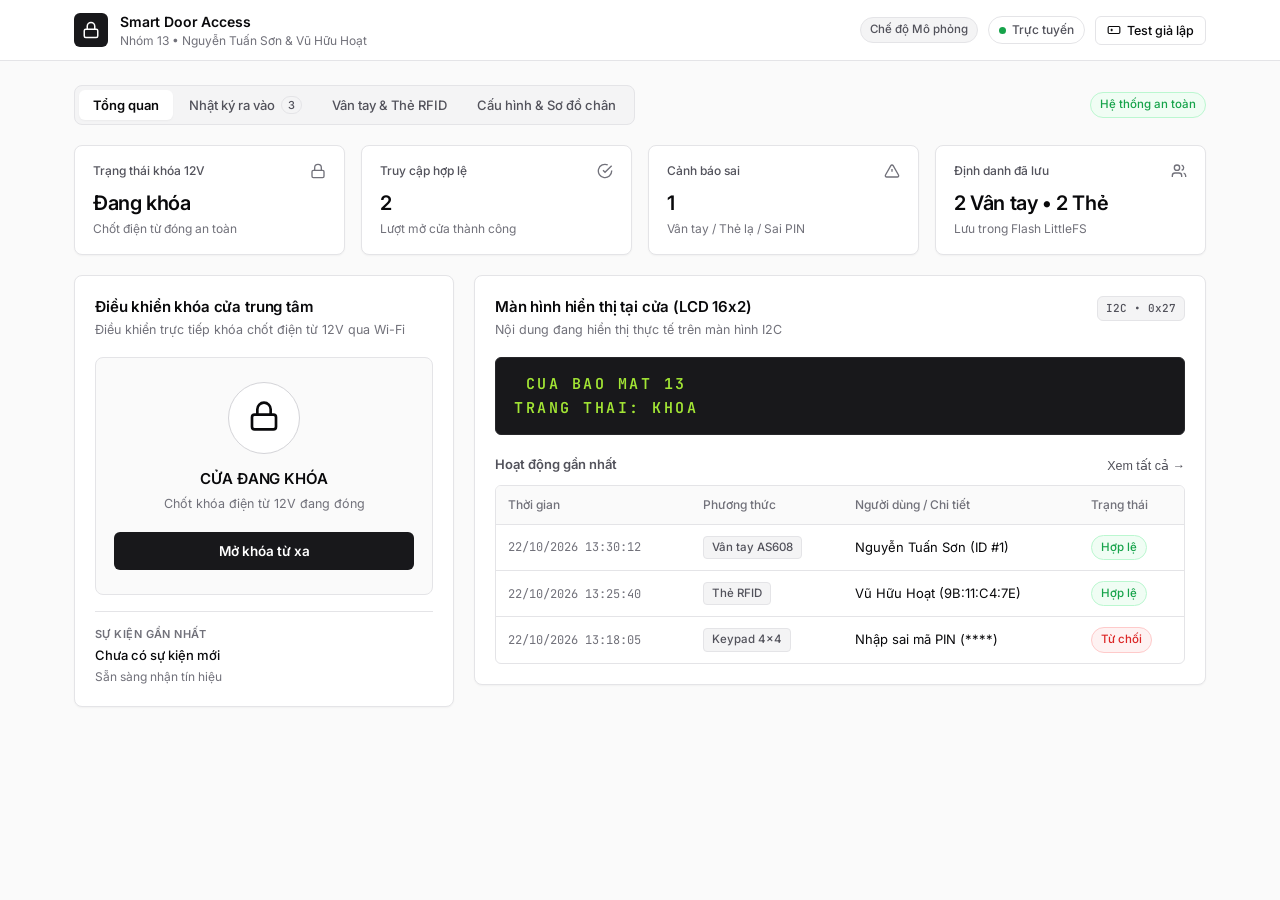
==== data/index.html @ bd683af8 "Initial commit: SmartDoor ESP32 Web App & Firmware (Nhom 13)" ====
<!DOCTYPE html>
<html lang="vi">
<head>
    <meta charset="UTF-8">
    <meta name="viewport" content="width=device-width, initial-scale=1.0">
    <title>Smart Access Control — Nhóm 13 (ESP32)</title>
    <link rel="preconnect" href="https://fonts.googleapis.com">
    <link rel="preconnect" href="https://fonts.gstatic.com" crossorigin>
    <link href="https://fonts.googleapis.com/css2?family=Inter:wght@400;500;600;700&family=JetBrains+Mono:wght@400;500;600&display=swap" rel="stylesheet">
    <link rel="stylesheet" href="style.css">
</head>
<body>
    <!-- Top Navigation Bar (Shadcn Minimalist Style) -->
    <header class="topbar">
        <div class="topbar-inner">
            <div class="brand">
                <div class="brand-icon">
                    <svg width="18" height="18" viewBox="0 0 24 24" fill="none" stroke="currentColor" stroke-width="2" stroke-linecap="round" stroke-linejoin="round">
                        <rect width="18" height="11" x="3" y="11" rx="2" ry="2"/>
                        <path d="M7 11V7a5 5 0 0 1 10 0v4"/>
                    </svg>
                </div>
                <div class="brand-text">
                    <h1>Smart Door Access</h1>
                    <span>Nhóm 13 • Nguyễn Tuấn Sơn &amp; Vũ Hữu Hoạt</span>
                </div>
            </div>

            <div class="topbar-right">
                <span id="modeBadge" class="badge badge-neutral">Chế độ Mô phỏng</span>
                <div class="conn-pill">
                    <span class="status-dot online"></span>
                    <span id="wsStatusText">Trực tuyến</span>
                </div>
                <button id="toggleSimBtn" class="btn btn-outline btn-sm">
                    <svg width="14" height="14" viewBox="0 0 24 24" fill="none" stroke="currentColor" stroke-width="2"><rect x="2" y="6" width="20" height="12" rx="2"/><path d="M6 12h4m-2-2v4m7-1h.01m2.99-2h.01"/></svg>
                    Test giả lập
                </button>
            </div>
        </div>
    </header>

    <main class="container">
        <!-- Segmented Control Tabs -->
        <div class="tabs-bar">
            <nav class="segmented-tabs">
                <button class="tab-btn active" data-tab="tab-dashboard">Tổng quan</button>
                <button class="tab-btn" data-tab="tab-logs">
                    Nhật ký ra vào
                    <span id="logCountBadge" class="tab-count">0</span>
                </button>
                <button class="tab-btn" data-tab="tab-users">Vân tay &amp; Thẻ RFID</button>
                <button class="tab-btn" data-tab="tab-settings">Cấu hình &amp; Sơ đồ chân</button>
            </nav>

            <div class="system-pill">
                <span id="systemAlertBadge" class="badge badge-success">Hệ thống an toàn</span>
            </div>
        </div>

        <!-- ==================== TAB 1: TỔNG QUAN (DASHBOARD) ==================== -->
        <section id="tab-dashboard" class="tab-content active">
            <!-- 4 KPI Metric Cards -->
            <div class="metrics-grid">
                <div class="metric-card">
                    <div class="metric-top">
                        <span class="metric-label">Trạng thái khóa 12V</span>
                        <svg width="16" height="16" viewBox="0 0 24 24" fill="none" stroke="currentColor" stroke-width="2"><rect width="18" height="11" x="3" y="11" rx="2"/><path d="M7 11V7a5 5 0 0 1 10 0v4"/></svg>
                    </div>
                    <div id="metricDoorStatus" class="metric-value">Đang khóa</div>
                    <div class="metric-sub">Chốt điện từ đóng an toàn</div>
                </div>

                <div class="metric-card">
                    <div class="metric-top">
                        <span class="metric-label">Truy cập hợp lệ</span>
                        <svg width="16" height="16" viewBox="0 0 24 24" fill="none" stroke="currentColor" stroke-width="2"><path d="M22 11.08V12a10 10 0 1 1-5.93-9.14"/><polyline points="22 4 12 14.01 9 11.01"/></svg>
                    </div>
                    <div id="statValidCount" class="metric-value">0</div>
                    <div class="metric-sub">Lượt mở cửa thành công</div>
                </div>

                <div class="metric-card">
                    <div class="metric-top">
                        <span class="metric-label">Cảnh báo sai</span>
                        <svg width="16" height="16" viewBox="0 0 24 24" fill="none" stroke="currentColor" stroke-width="2"><path d="m21.73 18-8-14a2 2 0 0 0-3.48 0l-8 14A2 2 0 0 0 4 21h16a2 2 0 0 0 1.73-3Z"/><line x1="12" y1="9" x2="12" y2="13"/><line x1="12" y1="17" x2="12.01" y2="17"/></svg>
                    </div>
                    <div id="statInvalidCount" class="metric-value">0</div>
                    <div class="metric-sub">Vân tay / Thẻ lạ / Sai PIN</div>
                </div>

                <div class="metric-card">
                    <div class="metric-top">
                        <span class="metric-label">Định danh đã lưu</span>
                        <svg width="16" height="16" viewBox="0 0 24 24" fill="none" stroke="currentColor" stroke-width="2"><path d="M16 21v-2a4 4 0 0 0-4-4H6a4 4 0 0 0-4 4v2"/><circle cx="9" cy="7" r="4"/><path d="M22 21v-2a4 4 0 0 0-3-3.87"/><path d="M16 3.13a4 4 0 0 1 0 7.75"/></svg>
                    </div>
                    <div class="metric-value"><span id="statFpRegistered">2</span> Vân tay • <span id="statRfidRegistered">2</span> Thẻ</div>
                    <div class="metric-sub">Lưu trong Flash LittleFS</div>
                </div>
            </div>

            <!-- Main Control Row -->
            <div class="main-grid">
                <!-- Cột trái: Điều khiển khóa cửa -->
                <div class="card">
                    <div class="card-header">
                        <div>
                            <h2 class="card-title">Điều khiển khóa cửa trung tâm</h2>
                            <p class="card-subtitle">Điều khiển trực tiếp khóa chốt điện từ 12V qua Wi-Fi</p>
                        </div>
                    </div>

                    <div class="lock-panel">
                        <div id="lockRing" class="lock-indicator locked">
                            <span id="lockIcon" class="lock-svg">
                                <svg width="32" height="32" viewBox="0 0 24 24" fill="none" stroke="currentColor" stroke-width="2" stroke-linecap="round" stroke-linejoin="round">
                                    <rect width="18" height="11" x="3" y="11" rx="2" ry="2"/>
                                    <path d="M7 11V7a5 5 0 0 1 10 0v4"/>
                                </svg>
                            </span>
                        </div>

                        <div class="lock-info">
                            <div id="doorStateText" class="lock-state-label">CỬA ĐANG KHÓA</div>
                            <p id="doorCountdownText" class="lock-state-desc">Chốt khóa điện từ 12V đang đóng</p>
                        </div>

                        <div class="lock-actions">
                            <button id="btnRemoteUnlock" class="btn btn-primary btn-lg">
                                Mở khóa từ xa
                            </button>
                            <button id="btnForceLock" class="btn btn-danger btn-lg" style="display: none;">
                                Khóa ngay lập tức
                            </button>
                        </div>
                    </div>

                    <div class="last-activity">
                        <div class="activity-label">Sự kiện gần nhất</div>
                        <div class="activity-row">
                            <span id="lastEventTitle" class="activity-title">Chưa có sự kiện mới</span>
                            <span id="lastEventTime" class="activity-meta">Sẵn sàng nhận tín hiệu</span>
                        </div>
                    </div>
                </div>

                <!-- Cột phải: Màn hình LCD 16x2 tại cửa + Hoạt động gần đây -->
                <div class="card">
                    <div class="card-header">
                        <div>
                            <h2 class="card-title">Màn hình hiển thị tại cửa (LCD 16x2)</h2>
                            <p class="card-subtitle">Nội dung đang hiển thị thực tế trên màn hình I2C</p>
                        </div>
                        <span class="mono-tag">I2C • 0x27</span>
                    </div>

                    <div class="lcd-container">
                        <div class="lcd-display">
                            <div id="lcdLine1" class="lcd-row"> CUA BAO MAT 13 </div>
                            <div id="lcdLine2" class="lcd-row">TRANG THAI: KHOA</div>
                        </div>
                    </div>

                    <div class="sub-header">
                        <h3>Hoạt động gần nhất</h3>
                        <button class="btn-link" onclick="switchTab('tab-logs')">Xem tất cả &rarr;</button>
                    </div>

                    <div class="table-wrap">
                        <table class="table">
                            <thead>
                                <tr>
                                    <th>Thời gian</th>
                                    <th>Phương thức</th>
                                    <th>Người dùng / Chi tiết</th>
                                    <th>Trạng thái</th>
                                </tr>
                            </thead>
                            <tbody id="recentLogsBody"></tbody>
                        </table>
                    </div>
                </div>
            </div>
        </section>

        <!-- ==================== TAB 2: NHẬT KÝ RA VÀO ==================== -->
        <section id="tab-logs" class="tab-content">
            <div class="card">
                <div class="card-header">
                    <div>
                        <h2 class="card-title">Nhật ký lịch sử ra vào</h2>
                        <p class="card-subtitle">Ghi nhận toàn bộ sự kiện từ Vân tay AS608, RFID RC522, Keypad 4x4 và Web</p>
                    </div>
                    <div class="header-controls">
                        <select id="filterMethod" class="input select-sm">
                            <option value="ALL">Tất cả phương thức</option>
                            <option value="FINGERPRINT">Vân tay AS608</option>
                            <option value="RFID">Thẻ RFID RC522</option>
                            <option value="KEYPAD">Keypad 4x4</option>
                            <option value="WEB">Mở từ Web</option>
                        </select>
                        <button id="btnExportCsv" class="btn btn-outline btn-sm">Xuất CSV</button>
                        <button id="btnClearLogs" class="btn btn-outline-danger btn-sm">Xóa lịch sử</button>
                    </div>
                </div>

                <div class="table-wrap">
                    <table class="table">
                        <thead>
                            <tr>
                                <th style="width: 50px;">#</th>
                                <th>Thời gian</th>
                                <th>Phương thức</th>
                                <th>Người dùng / Chi tiết</th>
                                <th>Kết quả</th>
                            </tr>
                        </thead>
                        <tbody id="fullLogsBody"></tbody>
                    </table>
                </div>
            </div>
        </section>

        <!-- ==================== TAB 3: QUẢN LÝ VÂN TAY & RFID ==================== -->
        <section id="tab-users" class="tab-content">
            <div class="two-col-grid">
                <!-- Cột 1: Vân tay AS608 -->
                <div class="card">
                    <div class="card-header">
                        <div>
                            <h2 class="card-title">Cảm biến vân tay AS608</h2>
                            <p class="card-subtitle">Quản lý ID vân tay lưu trong bộ nhớ quang học AS608 (1–127)</p>
                        </div>
                    </div>

                    <form id="formAddFingerprint" class="form-box">
                        <div class="form-row">
                            <div class="field" style="width: 90px; flex-shrink: 0;">
                                <label>ID (1-127)</label>
                                <input type="number" id="fpIdInput" min="1" max="127" value="3" required class="input">
                            </div>
                            <div class="field" style="flex: 1;">
                                <label>Họ tên &amp; Ghi chú</label>
                                <input type="text" id="fpNameInput" placeholder="VD: Nguyễn Tuấn Sơn" required class="input">
                            </div>
                        </div>
                        <button type="submit" class="btn btn-primary btn-full">
                            + Đăng ký mẫu vân tay mới
                        </button>
                    </form>

                    <div id="fpEnrollProgress" class="notice-banner" style="display: none;">
                        <span class="loader"></span>
                        <span id="fpEnrollText">Đang chờ đặt ngón tay lên cảm biến AS608...</span>
                    </div>

                    <div class="table-wrap mt-16">
                        <table class="table">
                            <thead>
                                <tr>
                                    <th>ID</th>
                                    <th>Người dùng</th>
                                    <th>Ngày tạo</th>
                                    <th style="text-align: right;">Thao tác</th>
                                </tr>
                            </thead>
                            <tbody id="fpListBody"></tbody>
                        </table>
                    </div>
                </div>

                <!-- Cột 2: Thẻ từ RFID RC522 -->
                <div class="card">
                    <div class="card-header">
                        <div>
                            <h2 class="card-title">Thẻ từ RFID RC522 (13.56MHz)</h2>
                            <p class="card-subtitle">Danh sách mã UID thẻ từ và móc khóa NFC được cấp quyền</p>
                        </div>
                    </div>

                    <form id="formAddRfid" class="form-box">
                        <div class="form-row">
                            <div class="field" style="flex: 1;">
                                <label>Mã UID (Hex)</label>
                                <div class="input-group">
                                    <input type="text" id="rfidUidInput" placeholder="VD: A3:4F:8B:12" required class="input mono">
                                    <button type="button" id="btnScanRfidLearn" class="btn btn-outline">Quét thẻ</button>
                                </div>
                            </div>
                            <div class="field" style="flex: 1;">
                                <label>Chủ thẻ</label>
                                <input type="text" id="rfidNameInput" placeholder="VD: Vũ Hữu Hoạt" required class="input">
                            </div>
                        </div>
                        <button type="submit" class="btn btn-primary btn-full">
                            + Thêm thẻ RFID hợp lệ
                        </button>
                    </form>

                    <div class="table-wrap mt-16">
                        <table class="table">
                            <thead>
                                <tr>
                                    <th>Mã UID</th>
                                    <th>Chủ sở hữu</th>
                                    <th>Ngày thêm</th>
                                    <th style="text-align: right;">Thao tác</th>
                                </tr>
                            </thead>
                            <tbody id="rfidListBody"></tbody>
                        </table>
                    </div>
                </div>
            </div>
        </section>

        <!-- ==================== TAB 4: CẤU HÌNH & SƠ ĐỒ CHÂN ==================== -->
        <section id="tab-settings" class="tab-content">
            <div class="two-col-grid">
                <!-- Cột 1: Cấu hình Keypad 4x4 -->
                <div class="card">
                    <div class="card-header">
                        <div>
                            <h2 class="card-title">Cấu hình mật khẩu Keypad 4x4 &amp; Khóa</h2>
                            <p class="card-subtitle">Thiết lập mã PIN mở cửa và thời gian tự động đóng khóa</p>
                        </div>
                    </div>

                    <form id="formSettings" class="stack-form">
                        <div class="field">
                            <label>Mã PIN bàn phím ma trận 4x4 (4–8 chữ số)</label>
                            <div class="input-group">
                                <input type="password" id="settingPinCode" value="123456" minlength="4" maxlength="8" required class="input mono">
                                <button type="button" id="btnTogglePin" class="btn btn-outline">Hiện</button>
                            </div>
                            <span class="field-hint">Trên Keypad 4x4: Nhập mật khẩu rồi nhấn <code>#</code> hoặc <code>D</code> để mở khóa. Nhấn <code>*</code> để xóa, <code>C</code> để khóa nhanh.</span>
                        </div>

                        <div class="form-row">
                            <div class="field" style="flex: 1;">
                                <label>Thời gian mở khóa (giây)</label>
                                <input type="number" id="settingUnlockTime" min="2" max="30" value="5" required class="input">
                            </div>
                            <div class="field" style="flex: 1;">
                                <label>Số lần nhập sai tối đa</label>
                                <input type="number" id="settingMaxAttempts" min="3" max="10" value="5" required class="input">
                            </div>
                        </div>

                        <button type="submit" class="btn btn-primary">Lưu cấu hình</button>
                    </form>
                </div>

                <!-- Cột 2: Sơ đồ kết nối chân PCB -->
                <div class="card">
                    <div class="card-header">
                        <div>
                            <h2 class="card-title">Sơ đồ kết nối chân ESP32 (PCB Pinout)</h2>
                            <p class="card-subtitle">Thông số phần cứng đồng bộ với mạch in trung tâm</p>
                        </div>
                    </div>

                    <div class="table-wrap">
                        <table class="table">
                            <thead>
                                <tr>
                                    <th>Khối linh kiện</th>
                                    <th>Chuẩn</th>
                                    <th>Chân GPIO ESP32</th>
                                </tr>
                            </thead>
                            <tbody>
                                <tr>
                                    <td><strong>Vân tay AS608</strong></td>
                                    <td>UART2</td>
                                    <td><code>RX2: 16</code>, <code>TX2: 17</code></td>
                                </tr>
                                <tr>
                                    <td><strong>RFID RC522</strong></td>
                                    <td>SPI (3.3V)</td>
                                    <td><code>SS: 5</code>, <code>SCK: 18</code>, <code>MOSI: 23</code>, <code>MISO: 19</code>, <code>RST: 4</code></td>
                                </tr>
                                <tr>
                                    <td><strong>Màn hình LCD</strong></td>
                                    <td>I2C (0x27)</td>
                                    <td><code>SDA: 21</code>, <code>SCL: 22</code></td>
                                </tr>
                                <tr>
                                    <td><strong>Khóa điện 12V</strong></td>
                                    <td>Relay / MOSFET</td>
                                    <td><code>GPIO 2</code></td>
                                </tr>
                                <tr>
                                    <td><strong>Keypad 4x4 (Hàng)</strong></td>
                                    <td>Rows R1–R4</td>
                                    <td><code>GPIO 13, 12, 14, 27</code></td>
                                </tr>
                                <tr>
                                    <td><strong>Keypad 4x4 (Cột)</strong></td>
                                    <td>Cols C1–C4</td>
                                    <td><code>GPIO 26, 25, 33, 32</code></td>
                                </tr>
                            </tbody>
                        </table>
                    </div>
                </div>
            </div>
        </section>
    </main>

    <!-- ==================== BẢNG TEST GIẢ LẬP PHẦN CỨNG (KÉO THẢ DI CHUYỂN ĐƯỢC) ==================== -->
    <aside id="simulatorPanel" class="sim-drawer hidden">
        <div id="simDragHeader" class="sim-header" title="Giữ chuột để kéo di chuyển bảng">
            <div class="sim-drag-title">
                <svg class="grip-icon" width="14" height="14" viewBox="0 0 24 24" fill="none" stroke="currentColor" stroke-width="2">
                    <circle cx="9" cy="5" r="1"/><circle cx="9" cy="12" r="1"/><circle cx="9" cy="19" r="1"/>
                    <circle cx="15" cy="5" r="1"/><circle cx="15" cy="12" r="1"/><circle cx="15" cy="19" r="1"/>
                </svg>
                <div>
                    <strong>Bảng giả lập tín hiệu phần cứng</strong>
                    <span>Giữ thanh này để kéo tới vị trí bất kỳ</span>
                </div>
            </div>
            <div class="sim-header-btns">
                <button id="minSimBtn" class="btn-icon" title="Thu gọn / Mở rộng">&ndash;</button>
                <button id="closeSimBtn" class="btn-icon" title="Đóng">&times;</button>
            </div>
        </div>

        <div id="simBodyContent" class="sim-content">
            <div class="sim-group">
                <label class="sim-label">Giả lập quẹt Vân tay / Thẻ từ</label>
                <div class="sim-actions">
                    <button class="btn btn-outline btn-sm" onclick="simFingerprint(true)">Vân tay đúng (Sơn)</button>
                    <button class="btn btn-outline-danger btn-sm" onclick="simFingerprint(false)">Vân tay sai</button>
                    <button class="btn btn-outline btn-sm" onclick="simRfid(true)">Thẻ RFID đúng (Hoạt)</button>
                    <button class="btn btn-outline-danger btn-sm" onclick="simRfid(false)">Thẻ RFID lạ</button>
                </div>
            </div>

            <div class="sim-group">
                <label class="sim-label">Bàn phím ma trận 4x4 (Bấm để test LCD)</label>
                <div class="keypad-grid">
                    <button class="kp-key" onclick="simKeypadPress('1')">1</button>
                    <button class="kp-key" onclick="simKeypadPress('2')">2</button>
                    <button class="kp-key" onclick="simKeypadPress('3')">3</button>
                    <button class="kp-key kp-fn" onclick="simKeypadPress('A')">A</button>

                    <button class="kp-key" onclick="simKeypadPress('4')">4</button>
                    <button class="kp-key" onclick="simKeypadPress('5')">5</button>
                    <button class="kp-key" onclick="simKeypadPress('6')">6</button>
                    <button class="kp-key kp-fn" onclick="simKeypadPress('B')">B</button>

                    <button class="kp-key" onclick="simKeypadPress('7')">7</button>
                    <button class="kp-key" onclick="simKeypadPress('8')">8</button>
                    <button class="kp-key" onclick="simKeypadPress('9')">9</button>
                    <button class="kp-key kp-fn" onclick="simKeypadPress('C')">C</button>

                    <button class="kp-key kp-clear" onclick="simKeypadPress('*')">*</button>
                    <button class="kp-key" onclick="simKeypadPress('0')">0</button>
                    <button class="kp-key kp-enter" onclick="simKeypadPress('#')">#</button>
                    <button class="kp-key kp-enter" onclick="simKeypadPress('D')">D</button>
                </div>
            </div>
        </div>
    </aside>

    <div id="toastContainer" class="toast-container"></div>

    <script src="app.js"></script>
</body>
</html>
---- data/style.css ----
/* ==========================================================================
   MINIMALIST DESIGN SYSTEM (Inspired by shadcn/ui & Vercel Dashboard)
   Palette: Zinc / Neutral Monochrome + Subtle Semantic Accents
   ========================================================================== */

:root {
    --bg-page: #fafafa;
    --bg-card: #ffffff;
    --bg-muted: #f4f4f5;
    --bg-subtle: #f8fafc;
    --border: #e4e4e7;
    --border-strong: #d4d4d8;

    --text-main: #09090b;
    --text-secondary: #52525b;
    --text-muted: #71717a;

    --primary: #18181b;
    --primary-hover: #27272a;
    --primary-fg: #ffffff;

    --success: #16a34a;
    --success-bg: #f0fdf4;
    --success-border: #bbf7d0;

    --danger: #dc2626;
    --danger-bg: #fef2f2;
    --danger-border: #fecaca;

    --warning: #d97706;
    --warning-bg: #fffbeb;
    --warning-border: #fde68a;

    --radius: 8px;
    --radius-sm: 6px;
    --shadow-xs: 0 1px 2px 0 rgba(0, 0, 0, 0.04);
    --shadow-md: 0 4px 12px -2px rgba(0, 0, 0, 0.08);
}

* {
    box-sizing: border-box;
    margin: 0;
    padding: 0;
}

body {
    font-family: 'Inter', -apple-system, BlinkMacSystemFont, "Segoe UI", Roboto, sans-serif;
    background-color: var(--bg-page);
    color: var(--text-main);
    font-size: 14px;
    line-height: 1.5;
    -webkit-font-smoothing: antialiased;
    padding-bottom: 48px;
}

code, .mono, .mono-tag {
    font-family: 'JetBrains Mono', ui-monospace, SFMono-Regular, Menlo, monospace;
}

/* ==================== TOPBAR ==================== */
.topbar {
    position: sticky;
    top: 0;
    z-index: 40;
    background: rgba(255, 255, 255, 0.88);
    backdrop-filter: blur(8px);
    border-bottom: 1px solid var(--border);
}

.topbar-inner {
    max-width: 1180px;
    margin: 0 auto;
    height: 60px;
    padding: 0 24px;
    display: flex;
    align-items: center;
    justify-content: space-between;
    gap: 16px;
}

.brand {
    display: flex;
    align-items: center;
    gap: 12px;
}

.brand-icon {
    width: 34px;
    height: 34px;
    border-radius: var(--radius-sm);
    background: var(--primary);
    color: var(--primary-fg);
    display: flex;
    align-items: center;
    justify-content: center;
}

.brand-text h1 {
    font-size: 14px;
    font-weight: 600;
    letter-spacing: -0.01em;
    color: var(--text-main);
}

.brand-text span {
    display: block;
    font-size: 12px;
    color: var(--text-muted);
}

.topbar-right {
    display: flex;
    align-items: center;
    gap: 10px;
}

.conn-pill {
    display: inline-flex;
    align-items: center;
    gap: 6px;
    padding: 4px 10px;
    border-radius: 999px;
    border: 1px solid var(--border);
    background: var(--bg-card);
    font-size: 12px;
    font-weight: 500;
    color: var(--text-secondary);
}

.status-dot {
    width: 7px;
    height: 7px;
    border-radius: 50%;
    background: var(--text-muted);
}

.status-dot.online {
    background: var(--success);
}

/* ==================== CONTAINER & SEGMENTED TABS ==================== */
.container {
    max-width: 1180px;
    margin: 24px auto 0;
    padding: 0 24px;
}

.tabs-bar {
    display: flex;
    align-items: center;
    justify-content: space-between;
    margin-bottom: 20px;
    gap: 12px;
    flex-wrap: wrap;
}

.segmented-tabs {
    display: inline-flex;
    background: var(--bg-muted);
    padding: 4px;
    border-radius: var(--radius);
    border: 1px solid var(--border);
    gap: 2px;
    overflow-x: auto;
}

.tab-btn {
    border: none;
    background: transparent;
    color: var(--text-secondary);
    font-family: inherit;
    font-size: 13px;
    font-weight: 500;
    padding: 6px 14px;
    border-radius: var(--radius-sm);
    cursor: pointer;
    display: inline-flex;
    align-items: center;
    gap: 6px;
    transition: all 0.15s ease;
    white-space: nowrap;
}

.tab-btn:hover {
    color: var(--text-main);
}

.tab-btn.active {
    background: var(--bg-card);
    color: var(--text-main);
    box-shadow: var(--shadow-xs);
    font-weight: 600;
}

.tab-count {
    font-size: 11px;
    background: var(--bg-muted);
    color: var(--text-secondary);
    padding: 1px 6px;
    border-radius: 999px;
    border: 1px solid var(--border);
}

.tab-content {
    display: none;
}

.tab-content.active {
    display: block;
}

/* ==================== METRIC KPI CARDS ==================== */
.metrics-grid {
    display: grid;
    grid-template-columns: repeat(4, 1fr);
    gap: 16px;
    margin-bottom: 20px;
}

.metric-card {
    background: var(--bg-card);
    border: 1px solid var(--border);
    border-radius: var(--radius);
    padding: 16px 18px;
    box-shadow: var(--shadow-xs);
}

.metric-top {
    display: flex;
    align-items: center;
    justify-content: space-between;
    color: var(--text-muted);
    margin-bottom: 8px;
}

.metric-label {
    font-size: 12px;
    font-weight: 500;
    color: var(--text-secondary);
}

.metric-value {
    font-size: 20px;
    font-weight: 600;
    letter-spacing: -0.02em;
    color: var(--text-main);
}

.metric-sub {
    font-size: 12px;
    color: var(--text-muted);
    margin-top: 2px;
}

/* ==================== CARDS & LAYOUT GRIDS ==================== */
.main-grid {
    display: grid;
    grid-template-columns: 380px 1fr;
    gap: 20px;
    align-items: start;
}

.two-col-grid {
    display: grid;
    grid-template-columns: 1fr 1fr;
    gap: 20px;
    align-items: start;
}

.card {
    background: var(--bg-card);
    border: 1px solid var(--border);
    border-radius: var(--radius);
    padding: 20px;
    box-shadow: var(--shadow-xs);
}

.card-header {
    display: flex;
    align-items: flex-start;
    justify-content: space-between;
    gap: 12px;
    margin-bottom: 18px;
    flex-wrap: wrap;
}

.card-title {
    font-size: 15px;
    font-weight: 600;
    letter-spacing: -0.01em;
    color: var(--text-main);
}

.card-subtitle {
    font-size: 12.5px;
    color: var(--text-muted);
    margin-top: 2px;
}

.mono-tag {
    font-size: 11px;
    font-weight: 500;
    padding: 3px 8px;
    border-radius: var(--radius-sm);
    background: var(--bg-muted);
    color: var(--text-secondary);
    border: 1px solid var(--border);
}

/* ==================== LOCK CONTROL PANEL ==================== */
.lock-panel {
    border: 1px solid var(--border);
    background: var(--bg-page);
    border-radius: var(--radius);
    padding: 24px 18px;
    text-align: center;
}

.lock-indicator {
    width: 72px;
    height: 72px;
    border-radius: 50%;
    margin: 0 auto 14px;
    display: flex;
    align-items: center;
    justify-content: center;
    transition: all 0.2s ease;
}

.lock-indicator.locked {
    background: var(--bg-card);
    border: 1px solid var(--border-strong);
    color: var(--text-main);
}

.lock-indicator.unlocked {
    background: var(--success-bg);
    border: 1px solid var(--success-border);
    color: var(--success);
}

.lock-state-label {
    font-size: 15px;
    font-weight: 600;
    letter-spacing: -0.01em;
}

.lock-state-desc {
    font-size: 12.5px;
    color: var(--text-muted);
    margin-top: 4px;
}

.lock-actions {
    margin-top: 18px;
}

.last-activity {
    margin-top: 16px;
    padding-top: 14px;
    border-top: 1px solid var(--border);
}

.activity-label {
    font-size: 11px;
    font-weight: 600;
    text-transform: uppercase;
    letter-spacing: 0.04em;
    color: var(--text-muted);
    margin-bottom: 4px;
}

.activity-row {
    display: flex;
    flex-direction: column;
    gap: 2px;
}

.activity-title {
    font-size: 13px;
    font-weight: 500;
    color: var(--text-main);
}

.activity-meta {
    font-size: 12px;
    color: var(--text-muted);
}

/* ==================== MINIMALIST LCD 16x2 DISPLAY ==================== */
.lcd-container {
    background: #18181b;
    border-radius: var(--radius-sm);
    padding: 14px 18px;
    margin-bottom: 20px;
    border: 1px solid #27272a;
}

.lcd-display {
    font-family: 'JetBrains Mono', monospace;
    font-size: 15px;
    font-weight: 600;
    letter-spacing: 2.5px;
    color: #a3e635;
    line-height: 1.6;
}

.lcd-row {
    white-space: pre;
    overflow: hidden;
}

.sub-header {
    display: flex;
    align-items: center;
    justify-content: space-between;
    margin-bottom: 10px;
}

.sub-header h3 {
    font-size: 13px;
    font-weight: 600;
    color: var(--text-secondary);
}

.btn-link {
    background: none;
    border: none;
    color: var(--text-secondary);
    font-size: 12.5px;
    font-weight: 500;
    cursor: pointer;
}
.btn-link:hover {
    color: var(--text-main);
    text-decoration: underline;
}

/* ==================== BUTTONS, INPUTS & BADGES ==================== */
.btn {
    font-family: inherit;
    font-size: 13px;
    font-weight: 500;
    padding: 8px 14px;
    border-radius: var(--radius-sm);
    border: 1px solid transparent;
    cursor: pointer;
    display: inline-flex;
    align-items: center;
    justify-content: center;
    gap: 6px;
    transition: all 0.15s ease;
    white-space: nowrap;
}

.btn-sm {
    padding: 6px 11px;
    font-size: 12.5px;
}

.btn-lg {
    width: 100%;
    padding: 10px 16px;
    font-size: 13.5px;
    font-weight: 600;
}

.btn-full {
    width: 100%;
}

.btn-primary {
    background: var(--primary);
    color: var(--primary-fg);
}
.btn-primary:hover {
    background: var(--primary-hover);
}

.btn-danger {
    background: var(--danger);
    color: #fff;
}

.btn-outline {
    background: var(--bg-card);
    color: var(--text-main);
    border-color: var(--border);
}
.btn-outline:hover {
    background: var(--bg-muted);
}

.btn-outline-danger {
    background: var(--bg-card);
    color: var(--danger);
    border-color: var(--danger-border);
}
.btn-outline-danger:hover {
    background: var(--danger-bg);
}

.badge {
    display: inline-flex;
    align-items: center;
    padding: 3px 9px;
    border-radius: 999px;
    font-size: 11.5px;
    font-weight: 500;
    border: 1px solid transparent;
}

.badge-neutral {
    background: var(--bg-muted);
    color: var(--text-secondary);
    border-color: var(--border);
}

.badge-success {
    background: var(--success-bg);
    color: var(--success);
    border-color: var(--success-border);
}

.badge-danger {
    background: var(--danger-bg);
    color: var(--danger);
    border-color: var(--danger-border);
}

/* ==================== FORMS ==================== */
.form-box {
    background: var(--bg-page);
    border: 1px solid var(--border);
    border-radius: var(--radius-sm);
    padding: 14px;
}

.stack-form {
    display: flex;
    flex-direction: column;
    gap: 14px;
}

.form-row {
    display: flex;
    gap: 10px;
    margin-bottom: 10px;
}

.field {
    display: flex;
    flex-direction: column;
    gap: 5px;
}

.field label {
    font-size: 12px;
    font-weight: 500;
    color: var(--text-secondary);
}

.field-hint {
    font-size: 12px;
    color: var(--text-muted);
    margin-top: 2px;
}

.input {
    width: 100%;
    height: 36px;
    padding: 0 11px;
    background: var(--bg-card);
    border: 1px solid var(--border);
    border-radius: var(--radius-sm);
    font-family: inherit;
    font-size: 13px;
    color: var(--text-main);
    transition: border-color 0.15s;
}

.input:focus {
    outline: none;
    border-color: var(--primary);
}

.select-sm {
    height: 32px;
    width: auto;
    font-size: 12.5px;
}

.input-group {
    display: flex;
    gap: 6px;
}

.header-controls {
    display: flex;
    align-items: center;
    gap: 8px;
    flex-wrap: wrap;
}

/* ==================== TABLES ==================== */
.mt-16 { margin-top: 16px; }

.table-wrap {
    overflow-x: auto;
    border: 1px solid var(--border);
    border-radius: var(--radius-sm);
}

.table {
    width: 100%;
    border-collapse: collapse;
    font-size: 13px;
}

.table th, .table td {
    padding: 10px 12px;
    text-align: left;
    border-bottom: 1px solid var(--border);
}

.table tr:last-child td {
    border-bottom: none;
}

.table th {
    background: var(--bg-page);
    color: var(--text-muted);
    font-weight: 500;
    font-size: 12px;
}

.table tbody tr:hover {
    background: var(--bg-page);
}

.method-pill {
    display: inline-block;
    font-size: 11.5px;
    font-weight: 500;
    padding: 2px 8px;
    border-radius: 4px;
    background: var(--bg-muted);
    color: var(--text-secondary);
    border: 1px solid var(--border);
}

/* ==================== NOTICE BANNER ==================== */
.notice-banner {
    margin-top: 12px;
    padding: 10px 12px;
    border-radius: var(--radius-sm);
    background: var(--bg-page);
    border: 1px solid var(--border-strong);
    display: flex;
    align-items: center;
    gap: 10px;
    font-size: 12.5px;
    color: var(--text-main);
}

.loader {
    width: 14px;
    height: 14px;
    border: 2px solid var(--border-strong);
    border-top-color: var(--primary);
    border-radius: 50%;
    animation: spin 0.7s linear infinite;
}

@keyframes spin {
    to { transform: rotate(360deg); }
}

/* ==================== HARDWARE SIMULATOR DRAWER ==================== */
.sim-drawer {
    position: fixed;
    bottom: 20px;
    right: 20px;
    width: 360px;
    max-width: calc(100vw - 24px);
    background: var(--bg-card);
    border: 1px solid var(--border-strong);
    border-radius: var(--radius);
    box-shadow: 0 10px 25px -5px rgba(0, 0, 0, 0.14), 0 8px 10px -6px rgba(0, 0, 0, 0.08);
    z-index: 100;
    user-select: none;
}

.sim-drawer.hidden {
    display: none;
}

.sim-drawer.dragging {
    box-shadow: 0 20px 35px -5px rgba(0, 0, 0, 0.22);
    border-color: var(--primary);
    opacity: 0.96;
}

.sim-header {
    padding: 10px 14px;
    border-bottom: 1px solid var(--border);
    background: var(--bg-page);
    border-radius: var(--radius) var(--radius) 0 0;
    display: flex;
    justify-content: space-between;
    align-items: center;
    cursor: grab;
    touch-action: none;
}

.sim-header:active {
    cursor: grabbing;
}

.sim-drag-title {
    display: flex;
    align-items: center;
    gap: 8px;
}

.grip-icon {
    color: var(--text-muted);
    flex-shrink: 0;
}

.sim-header strong {
    display: block;
    font-size: 13px;
}

.sim-header span {
    font-size: 11px;
    color: var(--text-muted);
}

.sim-header-btns {
    display: flex;
    align-items: center;
    gap: 4px;
}

.btn-icon {
    background: none;
    border: 1px solid transparent;
    width: 24px;
    height: 24px;
    border-radius: 4px;
    font-size: 16px;
    line-height: 1;
    color: var(--text-secondary);
    cursor: pointer;
    display: inline-flex;
    align-items: center;
    justify-content: center;
}

.btn-icon:hover {
    background: var(--bg-muted);
    border-color: var(--border);
    color: var(--text-main);
}

.sim-content {
    padding: 14px 16px;
    display: flex;
    flex-direction: column;
    gap: 14px;
}

.sim-content.minimized {
    display: none;
}

.sim-label {
    display: block;
    font-size: 11.5px;
    font-weight: 600;
    color: var(--text-secondary);
    margin-bottom: 8px;
}

.sim-actions {
    display: grid;
    grid-template-columns: 1fr 1fr;
    gap: 6px;
}

.keypad-grid {
    display: grid;
    grid-template-columns: repeat(4, 1fr);
    gap: 6px;
}

.kp-key {
    height: 36px;
    border-radius: var(--radius-sm);
    border: 1px solid var(--border);
    background: var(--bg-page);
    font-family: 'JetBrains Mono', monospace;
    font-size: 13px;
    font-weight: 600;
    color: var(--text-main);
    cursor: pointer;
    transition: background 0.1s;
}

.kp-key:hover {
    background: var(--bg-muted);
}

.kp-key:active {
    transform: translateY(1px);
}

.kp-fn {
    color: var(--text-secondary);
    background: var(--bg-card);
}

.kp-clear {
    color: var(--danger);
    border-color: var(--danger-border);
    background: var(--danger-bg);
}

.kp-enter {
    color: var(--success);
    border-color: var(--success-border);
    background: var(--success-bg);
}

/* ==================== TOAST ==================== */
.toast-container {
    position: fixed;
    bottom: 20px;
    left: 20px;
    z-index: 150;
    display: flex;
    flex-direction: column;
    gap: 8px;
}

.toast {
    background: var(--primary);
    color: var(--primary-fg);
    padding: 10px 14px;
    border-radius: var(--radius-sm);
    font-size: 12.5px;
    font-weight: 500;
    box-shadow: var(--shadow-md);
}

/* ==================== RESPONSIVE ==================== */
@media (max-width: 960px) {
    .metrics-grid {
        grid-template-columns: repeat(2, 1fr);
    }
    .main-grid, .two-col-grid {
        grid-template-columns: 1fr;
    }
}

@media (max-width: 560px) {
    .metrics-grid {
        grid-template-columns: 1fr;
    }
    .form-row {
        flex-direction: column;
    }
}
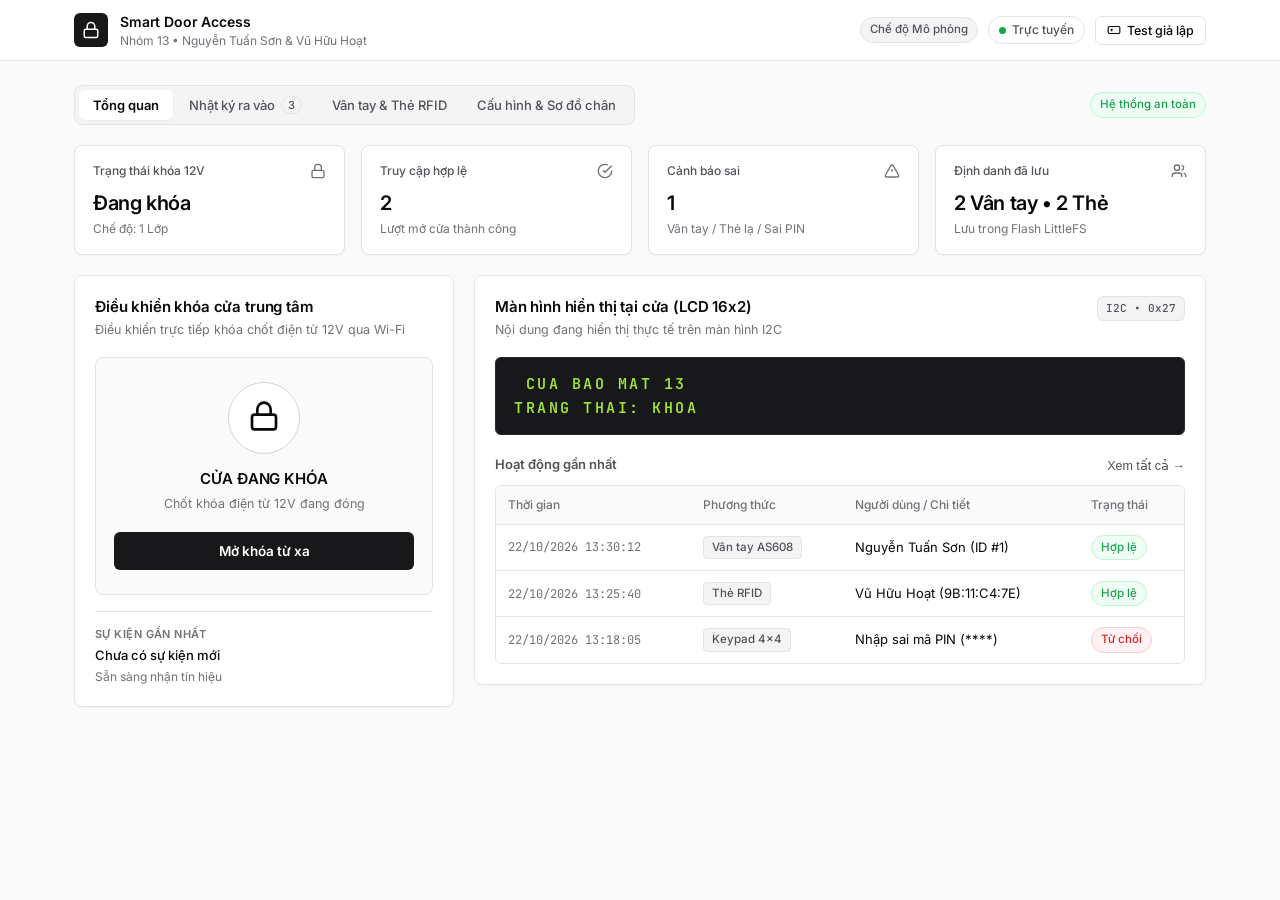
==== commit 25dae65e: "Add multi-level security modes (1-layer and 2FA options) to firmware and Web UI" ====
--- a/data/index.html
+++ b/data/index.html
@@ -68,7 +68,7 @@
                         <svg width="16" height="16" viewBox="0 0 24 24" fill="none" stroke="currentColor" stroke-width="2"><rect width="18" height="11" x="3" y="11" rx="2"/><path d="M7 11V7a5 5 0 0 1 10 0v4"/></svg>
                     </div>
                     <div id="metricDoorStatus" class="metric-value">Đang khóa</div>
-                    <div class="metric-sub">Chốt điện từ đóng an toàn</div>
+                    <div class="metric-sub" id="metricSecModeBadge">Chế độ: 1 Lớp</div>
                 </div>
 
                 <div class="metric-card">
@@ -317,23 +317,40 @@
         <!-- ==================== TAB 4: CẤU HÌNH & SƠ ĐỒ CHÂN ==================== -->
         <section id="tab-settings" class="tab-content">
             <div class="two-col-grid">
-                <!-- Cột 1: Cấu hình Keypad 4x4 -->
-                <div class="card">
-                    <div class="card-header">
-                        <div>
-                            <h2 class="card-title">Cấu hình mật khẩu Keypad 4x4 &amp; Khóa</h2>
-                            <p class="card-subtitle">Thiết lập mã PIN mở cửa và thời gian tự động đóng khóa</p>
+                <!-- Cột 1: Cấu hình Bảo Mật 1 Lớp / 2 Lớp & Keypad 4x4 -->
+                <div class="card">
+                    <div class="card-header">
+                        <div>
+                            <h2 class="card-title">Cấu hình chế độ bảo mật &amp; Khóa</h2>
+                            <p class="card-subtitle">Lựa chọn chế độ xác thực 1 lớp hoặc 2 lớp (2FA)</p>
                         </div>
                     </div>
 
                     <form id="formSettings" class="stack-form">
+                        <div class="field">
+                            <label>Cấp độ bảo mật (Security Mode)</label>
+                            <select id="settingSecMode" class="input">
+                                <option value="1">1 Lớp: Bất kỳ Vân tay / Thẻ RFID / PIN đều mở</option>
+                                <option value="2">2 Lớp (2FA): Vân tay + Mật khẩu Keypad 4x4</option>
+                                <option value="3">2 Lớp (2FA): Thẻ RFID + Mật khẩu Keypad 4x4</option>
+                                <option value="4">2 Lớp (2FA): Vân tay + Thẻ RFID</option>
+                            </select>
+                            <span class="field-hint" id="secModeDescription">Chế độ 1 lớp: Người dùng chỉ cần 1 phương thức hợp lệ là cửa sẽ mở.</span>
+                        </div>
+
+                        <div class="field">
+                            <label>Thời gian chờ xác thực lớp thứ 2 (giây)</label>
+                            <input type="number" id="settingDualTimeout" min="5" max="60" value="15" required class="input">
+                            <span class="field-hint">Nếu quá thời gian này mà chưa hoàn thành lớp 2, hệ thống sẽ tự hủy phiên và khóa lại.</span>
+                        </div>
+
                         <div class="field">
                             <label>Mã PIN bàn phím ma trận 4x4 (4–8 chữ số)</label>
                             <div class="input-group">
                                 <input type="password" id="settingPinCode" value="123456" minlength="4" maxlength="8" required class="input mono">
                                 <button type="button" id="btnTogglePin" class="btn btn-outline">Hiện</button>
                             </div>
-                            <span class="field-hint">Trên Keypad 4x4: Nhập mật khẩu rồi nhấn <code>#</code> hoặc <code>D</code> để mở khóa. Nhấn <code>*</code> để xóa, <code>C</code> để khóa nhanh.</span>
+                            <span class="field-hint">Trên Keypad 4x4: Nhập mật khẩu rồi nhấn <code>#</code> hoặc <code>D</code> để xác nhận. Nhấn <code>*</code> để xóa, <code>C</code> để khóa nhanh.</span>
                         </div>
 
                         <div class="form-row">
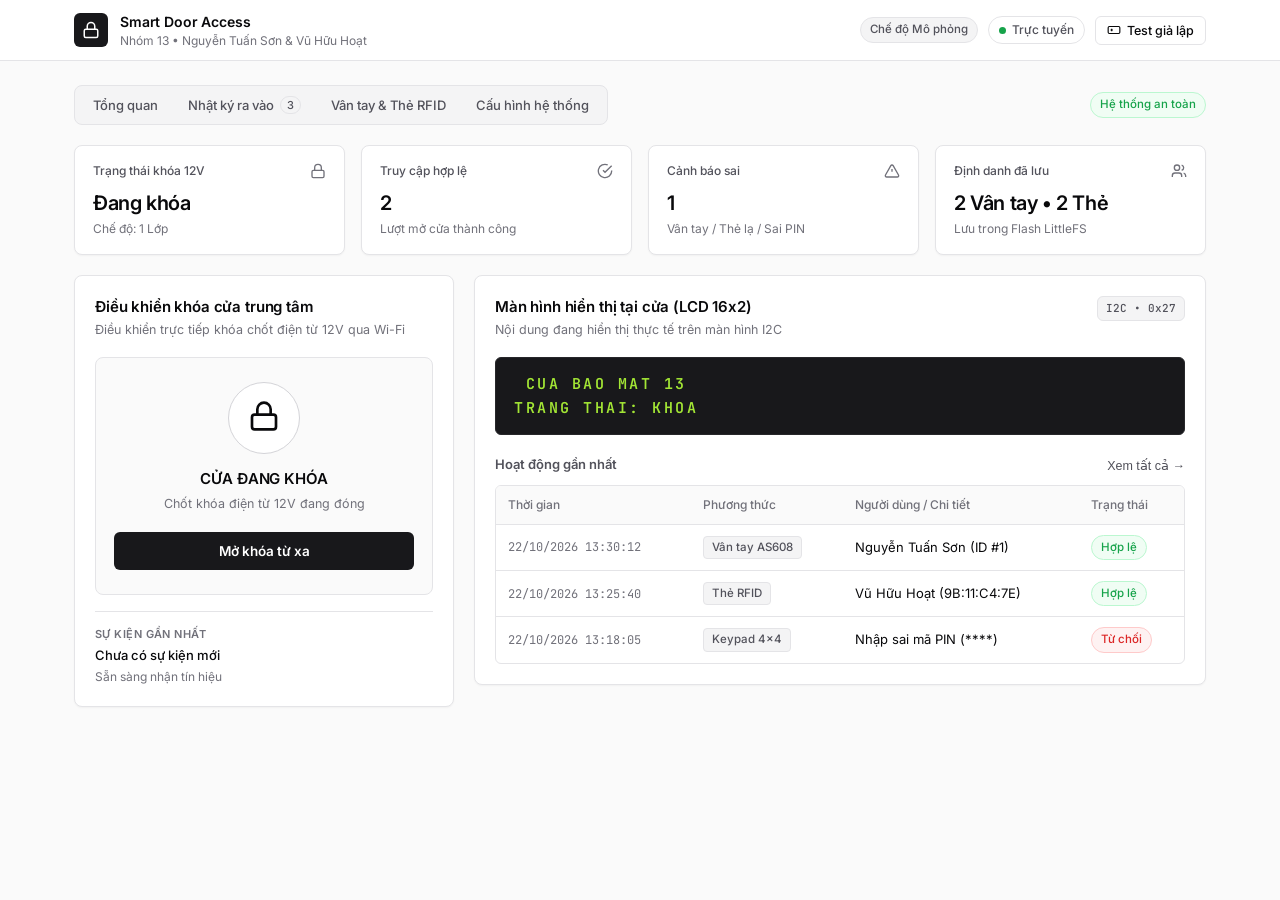
==== commit 393ba7e4: "Remove PCB pinout table and streamline settings tab" ====
--- a/data/index.html
+++ b/data/index.html
@@ -44,13 +44,13 @@
         <!-- Segmented Control Tabs -->
         <div class="tabs-bar">
             <nav class="segmented-tabs">
-                <button class="tab-btn active" data-tab="tab-dashboard">Tổng quan</button>
+                <button class="tab-btn" data-tab="tab-dashboard">Tổng quan</button>
                 <button class="tab-btn" data-tab="tab-logs">
                     Nhật ký ra vào
                     <span id="logCountBadge" class="tab-count">0</span>
                 </button>
                 <button class="tab-btn" data-tab="tab-users">Vân tay &amp; Thẻ RFID</button>
-                <button class="tab-btn" data-tab="tab-settings">Cấu hình &amp; Sơ đồ chân</button>
+                <button class="tab-btn" data-tab="tab-settings">Cấu hình hệ thống</button>
             </nav>
 
             <div class="system-pill">
@@ -314,15 +314,14 @@
             </div>
         </section>
 
-        <!-- ==================== TAB 4: CẤU HÌNH & SƠ ĐỒ CHÂN ==================== -->
+        <!-- ==================== TAB 4: CẤU HÌNH HỆ THỐNG ==================== -->
         <section id="tab-settings" class="tab-content">
-            <div class="two-col-grid">
-                <!-- Cột 1: Cấu hình Bảo Mật 1 Lớp / 2 Lớp & Keypad 4x4 -->
+            <div style="max-width: 680px; margin: 0 auto;">
                 <div class="card">
                     <div class="card-header">
                         <div>
-                            <h2 class="card-title">Cấu hình chế độ bảo mật &amp; Khóa</h2>
-                            <p class="card-subtitle">Lựa chọn chế độ xác thực 1 lớp hoặc 2 lớp (2FA)</p>
+                            <h2 class="card-title">Cấu hình chế độ bảo mật &amp; Hệ thống</h2>
+                            <p class="card-subtitle">Thiết lập xác thực 1 lớp / 2 lớp, mật khẩu Keypad và thời gian đóng cửa</p>
                         </div>
                     </div>
 
@@ -364,62 +363,8 @@
                             </div>
                         </div>
 
-                        <button type="submit" class="btn btn-primary">Lưu cấu hình</button>
+                        <button type="submit" class="btn btn-primary btn-full">Lưu cấu hình hệ thống</button>
                     </form>
-                </div>
-
-                <!-- Cột 2: Sơ đồ kết nối chân PCB -->
-                <div class="card">
-                    <div class="card-header">
-                        <div>
-                            <h2 class="card-title">Sơ đồ kết nối chân ESP32 (PCB Pinout)</h2>
-                            <p class="card-subtitle">Thông số phần cứng đồng bộ với mạch in trung tâm</p>
-                        </div>
-                    </div>
-
-                    <div class="table-wrap">
-                        <table class="table">
-                            <thead>
-                                <tr>
-                                    <th>Khối linh kiện</th>
-                                    <th>Chuẩn</th>
-                                    <th>Chân GPIO ESP32</th>
-                                </tr>
-                            </thead>
-                            <tbody>
-                                <tr>
-                                    <td><strong>Vân tay AS608</strong></td>
-                                    <td>UART2</td>
-                                    <td><code>RX2: 16</code>, <code>TX2: 17</code></td>
-                                </tr>
-                                <tr>
-                                    <td><strong>RFID RC522</strong></td>
-                                    <td>SPI (3.3V)</td>
-                                    <td><code>SS: 5</code>, <code>SCK: 18</code>, <code>MOSI: 23</code>, <code>MISO: 19</code>, <code>RST: 4</code></td>
-                                </tr>
-                                <tr>
-                                    <td><strong>Màn hình LCD</strong></td>
-                                    <td>I2C (0x27)</td>
-                                    <td><code>SDA: 21</code>, <code>SCL: 22</code></td>
-                                </tr>
-                                <tr>
-                                    <td><strong>Khóa điện 12V</strong></td>
-                                    <td>Relay / MOSFET</td>
-                                    <td><code>GPIO 2</code></td>
-                                </tr>
-                                <tr>
-                                    <td><strong>Keypad 4x4 (Hàng)</strong></td>
-                                    <td>Rows R1–R4</td>
-                                    <td><code>GPIO 13, 12, 14, 27</code></td>
-                                </tr>
-                                <tr>
-                                    <td><strong>Keypad 4x4 (Cột)</strong></td>
-                                    <td>Cols C1–C4</td>
-                                    <td><code>GPIO 26, 25, 33, 32</code></td>
-                                </tr>
-                            </tbody>
-                        </table>
-                    </div>
                 </div>
             </div>
         </section>
